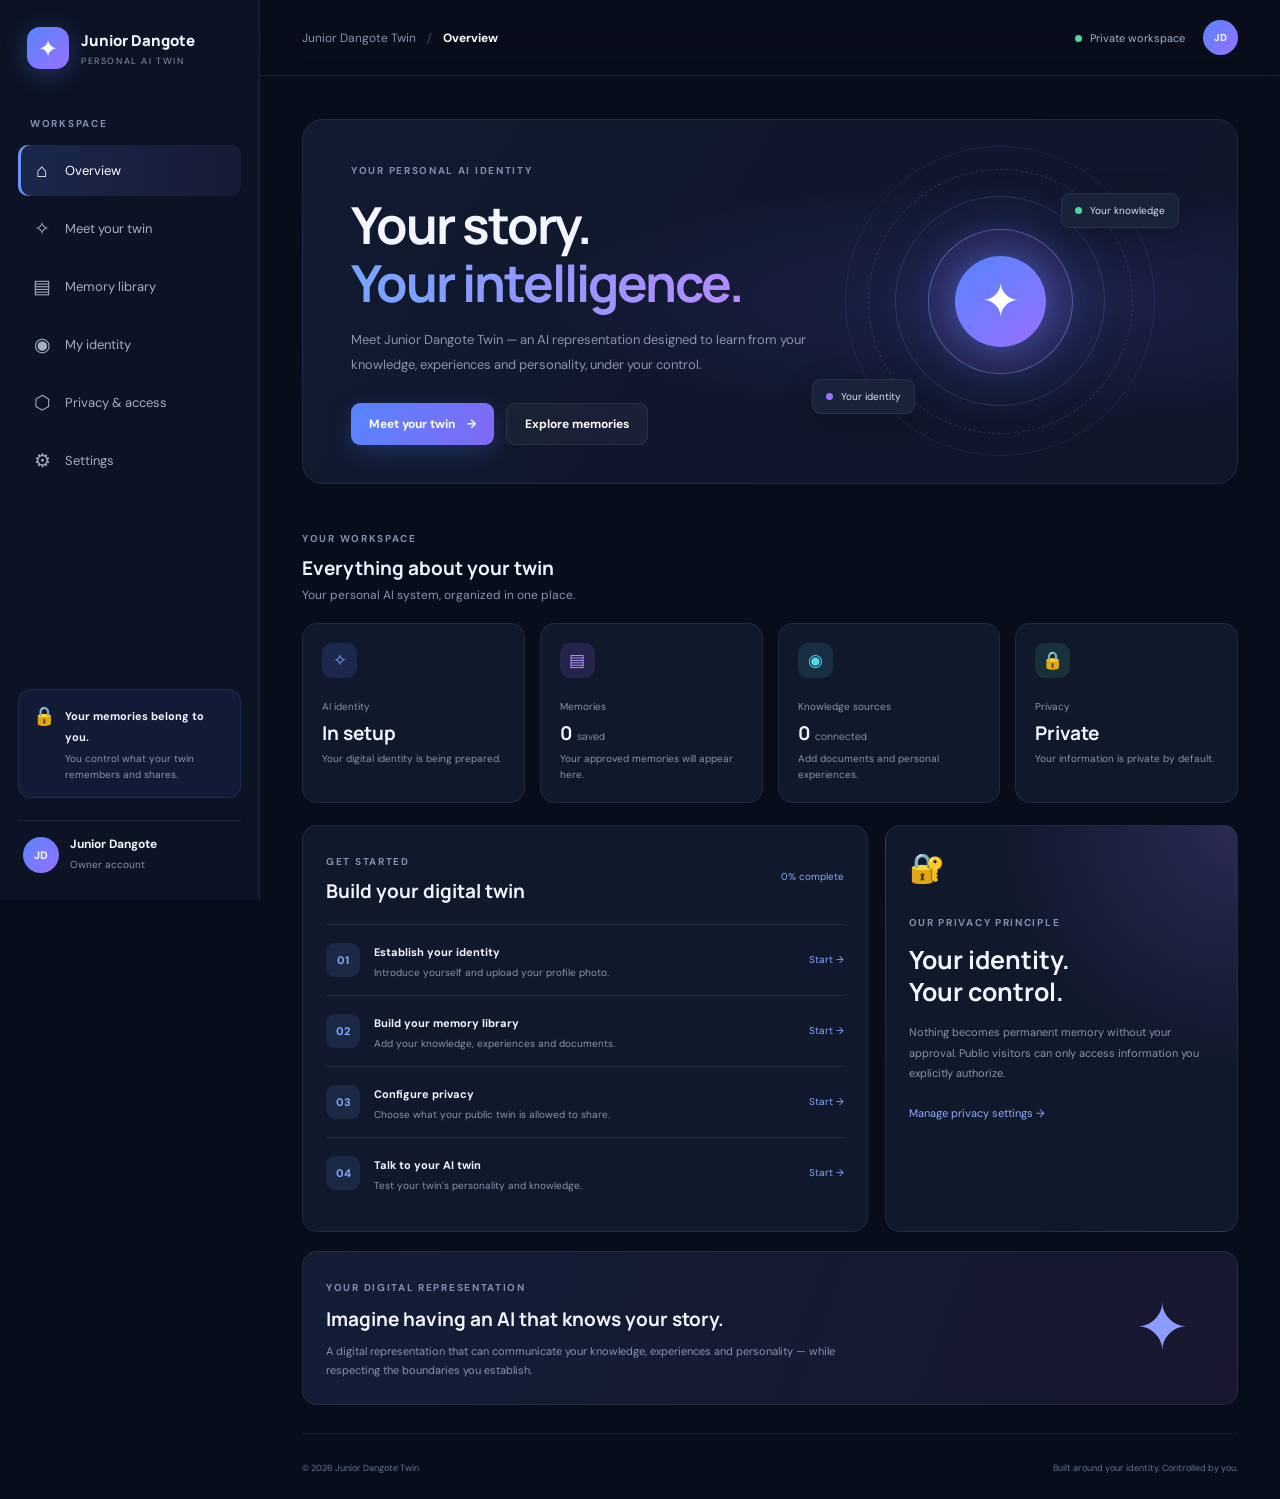
==== index.html @ 03212c93 "Add web app manifest and icons to index.html Added manifest and icon links for web app." ====
<!DOCTYPE html>
<html lang="en">
<head>
  <meta charset="UTF-8">
  <meta name="viewport" content="width=device-width, initial-scale=1.0">
  <link rel="manifest" href="./manifest.webmanifest">

<link rel="icon" type="image/png" href="./AEB62E8D-64C8-4644-9884-5245CF1E0169.png">

<link rel="apple-touch-icon" href="./AEB62E8D-64C8-4644-9884-5245CF1E0169.png">

<meta name="apple-mobile-web-app-capable" content="yes">

<meta name="apple-mobile-web-app-title" content="Junior Twin">

<meta name="apple-mobile-web-app-status-bar-style" content="black-translucent">
  <meta name="theme-color" content="#080d1c">
  <title>Junior Dangote Twin</title>
  <meta name="description" content="Your Knowledge. Your Personality. Your Digital Identity.">
  <link rel="stylesheet" href="styles.css">
</head>

<body>

  <div class="app-shell">

    <aside class="sidebar" id="sidebar">
      <div class="brand">
        <div class="brand-icon">✦</div>
        <div>
          <h2>Junior Dangote</h2>
          <span>PERSONAL AI TWIN</span>
        </div>
      </div>

      <div class="sidebar-label">WORKSPACE</div>

      <nav class="navigation">
        <button class="nav-link active" data-page="overview">
          <span>⌂</span> Overview
        </button>

        <button class="nav-link" data-page="twin">
          <span>✧</span> Meet your twin
        </button>

        <button class="nav-link" data-page="memories">
          <span>▤</span> Memory library
        </button>

        <button class="nav-link" data-page="identity">
          <span>◉</span> My identity
        </button>

        <button class="nav-link" data-page="privacy">
          <span>⬡</span> Privacy & access
        </button>

        <button class="nav-link" data-page="settings">
          <span>⚙</span> Settings
        </button>
      </nav>

      <div class="sidebar-bottom">
        <div class="privacy-mini">
          <span class="privacy-icon">🔒</span>
          <div>
            <strong>Your memories belong to you.</strong>
            <p>You control what your twin remembers and shares.</p>
          </div>
        </div>

        <div class="sidebar-profile">
          <div class="profile-avatar">JD</div>
          <div>
            <strong>Junior Dangote</strong>
            <span>Owner account</span>
          </div>
        </div>
      </div>
    </aside>

    <main class="main-content">

      <header class="topbar">
        <button class="menu-button" id="menuButton" aria-label="Open menu">☰</button>

        <div class="breadcrumb">
          <span>Junior Dangote Twin</span>
          <span class="breadcrumb-divider">/</span>
          <strong id="pageTitle">Overview</strong>
        </div>

        <div class="topbar-right">
          <span class="system-status">
            <span class="status-dot"></span>
            Private workspace
          </span>
          <div class="top-avatar">JD</div>
        </div>
      </header>

      <div class="page-container">

        <!-- OVERVIEW -->

        <section class="page active" id="overview">

          <div class="welcome-section">
            <div>
              <span class="eyebrow">YOUR PERSONAL AI IDENTITY</span>
              <h1>Your story.<br><span>Your intelligence.</span></h1>
              <p>
                Meet Junior Dangote Twin — an AI representation
                designed to learn from your knowledge, experiences
                and personality, under your control.
              </p>

              <div class="hero-actions">
                <button class="primary-button" data-go="twin">
                  Meet your twin <span>→</span>
                </button>
                <button class="secondary-button" data-go="memories">
                  Explore memories
                </button>
              </div>
            </div>

            <div class="hero-visual">
              <div class="orbit orbit-one"></div>
              <div class="orbit orbit-two"></div>
              <div class="orbit orbit-three"></div>

              <div class="ai-core">
                <div class="ai-core-inner">
                  <span>✦</span>
                </div>
              </div>

              <div class="floating-label label-top">
                <span class="mini-dot"></span> Your knowledge
              </div>

              <div class="floating-label label-bottom">
                <span class="mini-dot violet"></span> Your identity
              </div>
            </div>
          </div>

          <div class="section-heading">
            <div>
              <span class="eyebrow">YOUR WORKSPACE</span>
              <h2>Everything about your twin</h2>
              <p>Your personal AI system, organized in one place.</p>
            </div>
          </div>

          <div class="stats-grid">

            <div class="stat-card">
              <div class="stat-icon blue">✧</div>
              <span class="stat-label">AI identity</span>
              <h3>In setup</h3>
              <p>Your digital identity is being prepared.</p>
            </div>

            <div class="stat-card">
              <div class="stat-icon purple">▤</div>
              <span class="stat-label">Memories</span>
              <h3>0 <small>saved</small></h3>
              <p>Your approved memories will appear here.</p>
            </div>

            <div class="stat-card">
              <div class="stat-icon cyan">◉</div>
              <span class="stat-label">Knowledge sources</span>
              <h3>0 <small>connected</small></h3>
              <p>Add documents and personal experiences.</p>
            </div>

            <div class="stat-card">
              <div class="stat-icon green">🔒</div>
              <span class="stat-label">Privacy</span>
              <h3>Private</h3>
              <p>Your information is private by default.</p>
            </div>

          </div>

          <div class="content-grid">

            <div class="panel setup-panel">
              <div class="panel-heading">
                <div>
                  <span class="eyebrow">GET STARTED</span>
                  <h2>Build your digital twin</h2>
                </div>
                <span class="progress-label">0% complete</span>
              </div>

              <div class="setup-list">

                <div class="setup-item">
                  <div class="setup-number">01</div>
                  <div>
                    <strong>Establish your identity</strong>
                    <p>Introduce yourself and upload your profile photo.</p>
                  </div>
                  <button data-go="identity">Start →</button>
                </div>

                <div class="setup-item">
                  <div class="setup-number">02</div>
                  <div>
                    <strong>Build your memory library</strong>
                    <p>Add your knowledge, experiences and documents.</p>
                  </div>
                  <button data-go="memories">Start →</button>
                </div>

                <div class="setup-item">
                  <div class="setup-number">03</div>
                  <div>
                    <strong>Configure privacy</strong>
                    <p>Choose what your public twin is allowed to share.</p>
                  </div>
                  <button data-go="privacy">Start →</button>
                </div>

                <div class="setup-item">
                  <div class="setup-number">04</div>
                  <div>
                    <strong>Talk to your AI twin</strong>
                    <p>Test your twin's personality and knowledge.</p>
                  </div>
                  <button data-go="twin">Start →</button>
                </div>

              </div>
            </div>

            <div class="panel promise-panel">
              <div class="promise-icon">🔐</div>
              <span class="eyebrow">OUR PRIVACY PRINCIPLE</span>
              <h2>Your identity.<br>Your control.</h2>
              <p>
                Nothing becomes permanent memory without your approval.
                Public visitors can only access information you explicitly
                authorize.
              </p>
              <button class="text-button" data-go="privacy">
                Manage privacy settings →
              </button>
            </div>

          </div>

          <div class="panel preview-panel">
            <div>
              <span class="eyebrow">YOUR DIGITAL REPRESENTATION</span>
              <h2>Imagine having an AI that knows your story.</h2>
              <p>
                A digital representation that can communicate your
                knowledge, experiences and personality — while respecting
                the boundaries you establish.
              </p>
            </div>

            <div class="preview-symbol">✦</div>
          </div>

        </section>


        <!-- AI TWIN -->

        <section class="page" id="twin">

          <div class="page-heading">
            <span class="eyebrow">YOUR DIGITAL REPRESENTATION</span>
            <h1>Meet your twin</h1>
            <p>
              A private space to interact with your personal AI identity.
            </p>
          </div>

          <div class="chat-container">

            <div class="chat-header">
              <div class="chat-avatar">✦</div>
              <div>
                <strong>Junior Dangote Twin</strong>
                <span><i class="status-dot"></i> AI interface preview</span>
              </div>
              <span class="preview-badge">PREVIEW</span>
            </div>

            <div class="chat-messages" id="chatMessages">
              <div class="chat-message assistant-message">
                <div class="message-avatar">✦</div>
                <div class="message-content">
                  <strong>Junior Dangote Twin</strong>
                  <p>
                    Hello! I’m Junior Dangote Twin. 👋 I’m ready to chat with you. Ask me anything about Junior, his interests, ambitions, personality, or general knowledge. Let’s talk!
                  </p>
                </div>
              </div>
            </div>

            <div class="chat-input-area">
  <textarea id="chatInput" placeholder="Ask your digital twin something..."></textarea>
  <button id="sendMessage" class="send-button" type="button">↑</button>
</div>

            <p class="chat-disclaimer">
              This is an AI representation, not the actual person.
            </p>

          </div>

        </section>


                <!-- MEMORY LIBRARY -->

        <section class="page" id="memories">

          <div class="page-heading">
            <span class="eyebrow">YOUR KNOWLEDGE BASE</span>
            <h1>Memory library</h1>
            <p>
              Store personal facts, experiences, goals and knowledge
              for your AI twin.
            </p>
          </div>

          <div class="memory-notice">
            <span>🔒</span>
            <div>
              <strong>Your memories remain private by default</strong>
              <p>
                Every new memory is saved as pending and private.
                You must review and approve it. Public visibility
                requires a separate action.
              </p>
            </div>
          </div>

          <div class="panel">
            <h2>Add a new memory</h2>
            <p>Enter information you want your AI twin to remember.</p>

            <div class="form-group">
              <label for="memoryContent">Memory information</label>
              <textarea
                id="memoryContent"
                rows="5"
                placeholder="Example: I enjoy learning about artificial intelligence..."
              ></textarea>
            </div>

            <div class="form-group">
              <label for="memoryCategory">Category</label>
              <select id="memoryCategory">
                <option value="general">General</option>
                <option value="identity">Personal information</option>
                <option value="education">Education</option>
                <option value="career">Career</option>
                <option value="interests">Interests and hobbies</option>
                <option value="personality">Personality</option>
                <option value="preferences">Preferences</option>
                <option value="experiences">Experiences</option>
                <option value="goals">Goals and ambitions</option>
              </select>
            </div>

            <button type="button" id="addMemory">
              Save as pending memory
            </button>

            <p id="memoryMessage" aria-live="polite"></p>
          </div>

          <div class="panel">
            <div class="page-heading">
              <h2>Stored memories</h2>
              <p>Review and manage the information stored in your AI twin.</p>
            </div>

            <div id="memoryList">
              <p>Your memories will appear here.</p>
            </div>
          </div>

        </section>

        <!-- IDENTITY -->
        <!-- IDENTITY -->

        <section class="page" id="identity">

          <div class="page-heading">
            <span class="eyebrow">PERSONAL PROFILE</span>
            <h1>My identity</h1>
            <p>Define the person your digital twin represents.</p>
          </div>

          <div class="panel identity-panel">

            <div class="identity-photo-area">
              <div class="identity-photo" id="identityPhoto">
                <span>JD</span>
              </div>

              <label class="secondary-button upload-button">
                Upload profile photo
                <input type="file" id="photoUpload" accept="image/*" hidden>
              </label>

              <p>Your photograph will represent your digital identity.</p>
            </div>

            <div class="identity-fields">

              <label>
                Full name
                <input type="text" id="fullName" placeholder="Enter your full name">
              </label>

              <label>
                About me
                <textarea id="aboutMe" placeholder="Tell your twin about yourself..."></textarea>
              </label>

              <label>
                Personality and communication style
                <textarea id="personality" placeholder="Describe how you communicate and express yourself..."></textarea>
              </label>

              <button class="primary-button" id="saveIdentity">
                Save profile
              </button>

              <p id="identityMessage" class="form-message"></p>

            </div>

          </div>

          <div class="info-box">
            <strong>Important</strong>
            <p>
              Your profile information is intended for your private
              workspace. Public access must be separately authorized.
            </p>
          </div>

        </section>


        <!-- PRIVACY -->

        <section class="page" id="privacy">

          <div class="page-heading">
            <span class="eyebrow">SECURITY & PERMISSIONS</span>
            <h1>Privacy & access</h1>
            <p>You decide what your digital twin is allowed to reveal.</p>
          </div>

          <div class="privacy-banner">
            <div class="privacy-banner-icon">🔐</div>
            <div>
              <h2>Private by default</h2>
              <p>
                Public visitors should only access information that
                you have explicitly approved for public use.
              </p>
            </div>
          </div>

          <div class="panel privacy-settings">

            <div class="setting-row">
              <div>
                <strong>Public twin access</strong>
                <p>Allow visitors to interact with your public AI twin.</p>
              </div>
              <span class="setting-state">Not enabled</span>
            </div>

            <div class="setting-row">
              <div>
                <strong>Memory approval</strong>
                <p>Require your approval before information becomes permanent memory.</p>
              </div>
              <span class="setting-state enabled">Required</span>
            </div>

            <div class="setting-row">
              <div>
                <strong>Private documents</strong>
                <p>Uploaded documents remain private unless you authorize access.</p>
              </div>
              <span class="setting-state enabled">Private</span>
            </div>

            <div class="setting-row">
              <div>
                <strong>Public memory permissions</strong>
                <p>Choose which approved memories the public twin can use.</p>
              </div>
              <span class="setting-state">Not configured</span>
            </div>

          </div>

          <div class="info-box warning-box">
            <strong>Security note</strong>
            <p>
              These are currently interface previews. Actual access
              restrictions must be enforced by the backend before
              public interaction is enabled.
            </p>
          </div>

        </section>


        <!-- SETTINGS -->

        <section class="page" id="settings">

          <div class="page-heading">
            <span class="eyebrow">PREFERENCES</span>
            <h1>Settings</h1>
            <p>Manage your Junior Dangote Twin experience.</p>
          </div>

          <div class="panel settings-panel">

            <div class="setting-row">
              <div>
                <strong>Voice interaction</strong>
                <p>Speak with your twin using voice.</p>
              </div>
              <span class="setting-state">Coming soon</span>
            </div>

            <div class="setting-row">
              <div>
                <strong>Text interaction</strong>
                <p>Communicate with your twin through messages.</p>
              </div>
              <span class="setting-state">Coming soon</span>
            </div>

            <div class="setting-row">
              <div>
                <strong>Memory management</strong>
                <p>Review, correct and delete stored memories.</p>
              </div>
              <span class="setting-state">Coming soon</span>
            </div>

            <div class="setting-row">
              <div>
                <strong>Account security</strong>
                <p>Authentication and account protection.</p>
              </div>
              <span class="setting-state">Coming soon</span>
            </div>

          </div>

          <div class="about-card">
            <div class="brand-icon">✦</div>
            <h2>Junior Dangote Twin</h2>
            <p>Your Knowledge. Your Personality. Your Digital Identity.</p>
            <span>Early development preview · Version 0.1</span>
          </div>

        </section>

        <footer class="footer">
          <span>© 2026 Junior Dangote Twin</span>
          <span>Built around your identity. Controlled by you.</span>
        </footer>

      </div>
    </main>

  </div>

<script src="app.js?v=0.5.28"></script>

</body>
</html>
---- styles.css ----
@import url('https://fonts.googleapis.com/css2?family=DM+Sans:wght@400;500;600;700;800&family=Manrope:wght@400;500;600;700;800&display=swap');

:root {
  --background: #080d1c;
  --surface: #10182b;
  --surface-light: #151f35;
  --border: rgba(255,255,255,.08);
  --text: #f4f6ff;
  --muted: #8994ad;
  --blue: #5685ff;
  --purple: #9870ff;
  --cyan: #50d7e8;
  --green: #49d9a1;
}

* {
  box-sizing: border-box;
  margin: 0;
  padding: 0;
}

body {
  background: var(--background);
  color: var(--text);
  font-family: 'DM Sans', sans-serif;
  min-height: 100vh;
}

button, input, textarea {
  font: inherit;
}

button {
  cursor: pointer;
}

.app-shell {
  min-height: 100vh;
}

/* SIDEBAR */

.sidebar {
  width: 260px;
  background: #0c1324;
  border-right: 1px solid var(--border);
  position: fixed;
  top: 0;
  left: 0;
  bottom: 0;
  z-index: 20;
  padding: 27px 18px;
  display: flex;
  flex-direction: column;
}

.brand {
  display: flex;
  align-items: center;
  gap: 12px;
  padding: 0 9px;
  margin-bottom: 48px;
}

.brand-icon {
  width: 42px;
  height: 42px;
  border-radius: 13px;
  background: linear-gradient(135deg, #5685ff, #9870ff);
  display: grid;
  place-items: center;
  font-size: 24px;
  color: white;
  box-shadow: 0 5px 25px rgba(86,133,255,.3);
}

.brand h2 {
  font-family: 'Manrope', sans-serif;
  font-size: 15px;
  font-weight: 800;
}

.brand span {
  display: block;
  color: var(--muted);
  font-size: 9px;
  letter-spacing: 1.6px;
  margin-top: 4px;
}

.sidebar-label,
.eyebrow {
  color: #8190b1;
  font-size: 10px;
  font-weight: 700;
  letter-spacing: 1.7px;
}

.sidebar-label {
  padding: 0 12px;
  margin-bottom: 15px;
}

.navigation {
  display: flex;
  flex-direction: column;
  gap: 7px;
}

.nav-link {
  border: 0;
  background: transparent;
  color: #a3aec5;
  width: 100%;
  text-align: left;
  padding: 13px 14px;
  border-radius: 10px;
  display: flex;
  align-items: center;
  gap: 13px;
  font-size: 13px;
  transition: .2s;
}

.nav-link span {
  font-size: 19px;
  width: 20px;
  text-align: center;
}

.nav-link:hover,
.nav-link.active {
  background: linear-gradient(90deg, rgba(86,133,255,.18), rgba(152,112,255,.08));
  color: white;
}

.nav-link.active {
  box-shadow: inset 3px 0 #6f91ff;
}

.sidebar-bottom {
  margin-top: auto;
}

.privacy-mini {
  background: rgba(86,133,255,.08);
  border: 1px solid rgba(86,133,255,.15);
  border-radius: 13px;
  padding: 14px;
  display: flex;
  gap: 10px;
  margin-bottom: 22px;
}

.privacy-icon {
  font-size: 18px;
}

.privacy-mini strong {
  font-size: 11px;
}

.privacy-mini p {
  font-size: 10px;
  line-height: 1.6;
  color: var(--muted);
  margin-top: 5px;
}

.sidebar-profile {
  display: flex;
  align-items: center;
  gap: 11px;
  padding: 15px 5px 0;
  border-top: 1px solid var(--border);
}

.profile-avatar,
.top-avatar {
  background: linear-gradient(135deg, #5685ff, #9870ff);
  display: grid;
  place-items: center;
  border-radius: 50%;
  font-weight: 800;
}

.profile-avatar {
  width: 36px;
  height: 36px;
  font-size: 11px;
}

.sidebar-profile strong {
  font-size: 12px;
  display: block;
}

.sidebar-profile span {
  font-size: 10px;
  color: var(--muted);
}

/* MAIN AREA */

.main-content {
  margin-left: 260px;
  min-height: 100vh;
}

.topbar {
  height: 76px;
  border-bottom: 1px solid var(--border);
  display: flex;
  align-items: center;
  justify-content: space-between;
  padding: 0 42px;
  background: rgba(8,13,28,.88);
  position: sticky;
  top: 0;
  z-index: 10;
  backdrop-filter: blur(18px);
}

.breadcrumb {
  display: flex;
  align-items: center;
  gap: 11px;
  font-size: 12px;
  color: var(--muted);
}

.breadcrumb strong {
  color: white;
}

.breadcrumb-divider {
  color: #45516a;
}

.topbar-right {
  display: flex;
  align-items: center;
  gap: 18px;
}

.system-status {
  color: #a5b2c9;
  font-size: 11px;
}

.status-dot,
.mini-dot {
  width: 7px;
  height: 7px;
  border-radius: 50%;
  display: inline-block;
  background: var(--green);
  margin-right: 5px;
}

.top-avatar {
  width: 35px;
  height: 35px;
  font-size: 10px;
}

.menu-button {
  display: none;
  background: transparent;
  color: white;
  border: 0;
  font-size: 23px;
}

.page-container {
  max-width: 1450px;
  margin: auto;
  padding: 43px 42px 25px;
}

.page {
  display: none;
  animation: appear .35s ease;
}

.page.active {
  display: block;
}

@keyframes appear {
  from {
    opacity: 0;
    transform: translateY(8px);
  }
  to {
    opacity: 1;
    transform: translateY(0);
  }
}

/* HERO */

.welcome-section {
  min-height: 330px;
  display: grid;
  grid-template-columns: 1.1fr .9fr;
  align-items: center;
  background:
    radial-gradient(ellipse at 80% 50%, rgba(87,90,220,.17), transparent 48%),
    linear-gradient(120deg, #111a30, #10152a);
  border: 1px solid var(--border);
  border-radius: 21px;
  padding: 38px 48px;
  overflow: hidden;
  position: relative;
}

.welcome-section h1 {
  font-family: 'Manrope', sans-serif;
  font-size: clamp(34px, 4vw, 51px);
  line-height: 1.13;
  letter-spacing: -2px;
  margin: 17px 0;
}

.welcome-section h1 span {
  background: linear-gradient(90deg, #75a5ff, #b48aff);
  -webkit-background-clip: text;
  background-clip: text;
  color: transparent;
}

.welcome-section p,
.page-heading p {
  color: var(--muted);
  font-size: 13px;
  line-height: 1.9;
  max-width: 510px;
}

.hero-actions {
  display: flex;
  gap: 12px;
  margin-top: 25px;
}

.primary-button,
.secondary-button {
  padding: 12px 18px;
  border-radius: 9px;
  font-size: 12px;
  font-weight: 700;
  transition: .2s;
}

.primary-button {
  background: linear-gradient(110deg, #5685ff, #8069f4);
  border: 0;
  color: white;
  box-shadow: 0 7px 22px rgba(86,133,255,.22);
}

.primary-button:hover {
  transform: translateY(-2px);
  box-shadow: 0 10px 28px rgba(86,133,255,.35);
}

.primary-button span {
  margin-left: 9px;
}

.secondary-button {
  background: rgba(255,255,255,.04);
  border: 1px solid var(--border);
  color: white;
}

.secondary-button:hover {
  background: rgba(255,255,255,.09);
}

/* AI VISUAL */

.hero-visual {
  height: 280px;
  position: relative;
  display: grid;
  place-items: center;
}

.ai-core {
  width: 145px;
  height: 145px;
  border-radius: 50%;
  display: grid;
  place-items: center;
  background: radial-gradient(circle, rgba(105,143,255,.28), rgba(135,94,255,.05) 70%);
  border: 1px solid rgba(125,155,255,.5);
  box-shadow: 0 0 60px rgba(86,133,255,.2), inset 0 0 35px rgba(152,112,255,.15);
  animation: pulse 4s infinite ease-in-out;
  z-index: 2;
}

.ai-core-inner {
  width: 91px;
  height: 91px;
  border-radius: 50%;
  background: linear-gradient(145deg, #5685ff, #9870ff);
  display: grid;
  place-items: center;
  font-size: 47px;
  color: white;
  box-shadow: 0 0 40px rgba(117,127,255,.5);
}

@keyframes pulse {
  0%, 100% { transform: scale(1); }
  50% { transform: scale(1.06); }
}

.orbit {
  position: absolute;
  border: 1px solid rgba(130,157,255,.2);
  border-radius: 50%;
}

.orbit-one {
  width: 210px;
  height: 210px;
}

.orbit-two {
  width: 265px;
  height: 265px;
  border-style: dashed;
}

.orbit-three {
  width: 310px;
  height: 310px;
  border-color: rgba(152,112,255,.12);
}

.floating-label {
  position: absolute;
  z-index: 3;
  background: #18233a;
  border: 1px solid var(--border);
  padding: 10px 13px;
  border-radius: 9px;
  font-size: 10px;
  color: #d9e1f5;
  box-shadow: 0 8px 30px rgba(0,0,0,.2);
}

.label-top {
  top: 32px;
  right: 10px;
}

.label-bottom {
  bottom: 27px;
  left: 0;
}

.violet {
  background: var(--purple);
}

/* SECTIONS AND CARDS */

.section-heading {
  margin: 42px 0 20px;
}

.section-heading h2,
.panel-heading h2 {
  font-family: 'Manrope', sans-serif;
  font-size: 19px;
  margin-top: 8px;
}

.section-heading p {
  color: var(--muted);
  font-size: 12px;
  margin-top: 6px;
}

.stats-grid {
  display: grid;
  grid-template-columns: repeat(4, 1fr);
  gap: 15px;
}

.stat-card,
.panel,
.memory-card,
.about-card {
  background: var(--surface);
  border: 1px solid var(--border);
  border-radius: 15px;
}

.stat-card {
  padding: 19px;
  min-height: 160px;
}

.stat-icon,
.memory-card-icon {
  width: 35px;
  height: 35px;
  display: grid;
  place-items: center;
  border-radius: 10px;
  font-size: 17px;
  margin-bottom: 16px;
}

.blue {
  background: rgba(86,133,255,.15);
  color: #83a6ff;
}

.purple {
  background: rgba(152,112,255,.15);
  color: #b69bff;
}

.cyan {
  background: rgba(80,215,232,.12);
  color: var(--cyan);
}

.green {
  background: rgba(73,217,161,.12);
  color: var(--green);
}

.stat-label {
  font-size: 10px;
  color: var(--muted);
}

.stat-card h3 {
  font-family: 'Manrope', sans-serif;
  font-size: 19px;
  margin: 5px 0;
}

.stat-card h3 small {
  color: var(--muted);
  font-size: 10px;
  font-weight: 400;
}

.stat-card p {
  color: var(--muted);
  font-size: 10px;
  line-height: 1.6;
}

.content-grid {
  display: grid;
  grid-template-columns: 1.6fr 1fr;
  gap: 17px;
  margin-top: 22px;
}

.panel {
  padding: 23px;
}

.panel-heading {
  display: flex;
  justify-content: space-between;
  align-items: center;
  margin-bottom: 20px;
}

.progress-label {
  font-size: 10px;
  color: #86a7ff;
}

.setup-list {
  display: flex;
  flex-direction: column;
}

.setup-item {
  display: flex;
  align-items: center;
  gap: 14px;
  padding: 15px 0;
  border-top: 1px solid var(--border);
}

.setup-number {
  width: 34px;
  height: 34px;
  display: grid;
  place-items: center;
  border-radius: 9px;
  background: #1b2945;
  color: #86a7ff;
  font-size: 11px;
  font-weight: 700;
}

.setup-item strong {
  font-size: 11px;
}

.setup-item p {
  color: var(--muted);
  font-size: 10px;
  margin-top: 4px;
  line-height: 1.5;
}

.setup-item button {
  margin-left: auto;
  background: transparent;
  color: #8aaaff;
  border: 0;
  font-size: 10px;
  white-space: nowrap;
}

.promise-panel {
  background:
    radial-gradient(circle at 100% 0, rgba(152,112,255,.2), transparent 45%),
    var(--surface);
}

.promise-icon {
  font-size: 29px;
  margin-bottom: 23px;
}

.promise-panel h2 {
  font-family: 'Manrope', sans-serif;
  font-size: 25px;
  line-height: 1.3;
  margin: 13px 0;
}

.promise-panel p {
  color: var(--muted);
  font-size: 11px;
  line-height: 1.9;
}

.text-button {
  border: 0;
  background: transparent;
  color: #91acff;
  font-size: 11px;
  margin-top: 22px;
}

.preview-panel {
  margin-top: 19px;
  display: flex;
  justify-content: space-between;
  align-items: center;
  background: linear-gradient(110deg, #121e36, #18172f);
}

.preview-panel h2 {
  font-family: 'Manrope', sans-serif;
  font-size: 19px;
  margin: 10px 0;
}

.preview-panel p {
  color: var(--muted);
  font-size: 11px;
  line-height: 1.8;
  max-width: 550px;
}

.preview-symbol {
  font-size: 65px;
  color: #8d9dff;
  padding: 0 25px;
}

/* OTHER PAGES */

.page-heading {
  margin-bottom: 27px;
}

.page-heading h1 {
  font-family: 'Manrope', sans-serif;
  font-size: 34px;
  margin: 10px 0;
  letter-spacing: -1px;
}

/* CHAT */

.chat-container {
  max-width: 850px;
  margin: auto;
  border: 1px solid var(--border);
  background: var(--surface);
  border-radius: 16px;
  overflow: hidden;
}

.chat-header {
  display: flex;
  align-items: center;
  gap: 12px;
  padding: 17px 20px;
  border-bottom: 1px solid var(--border);
}

.chat-avatar {
  width: 40px;
  height: 40px;
  display: grid;
  place-items: center;
  border-radius: 50%;
  background: linear-gradient(135deg, #5685ff, #9870ff);
  font-size: 22px;
}

.chat-header strong {
  font-size: 12px;
}

.chat-header span:not(.preview-badge) {
  display: block;
  font-size: 10px;
  color: var(--muted);
  margin-top: 5px;
}

.preview-badge {
  margin-left: auto;
  font-size: 9px;
  letter-spacing: 1px;
  color: #a993ff;
  background: rgba(152,112,255,.12);
  padding: 7px 9px;
  border-radius: 6px;
}

.chat-messages {
  min-height: 310px;
  padding: 25px;
}

.chat-message {
  display: flex;
  gap: 12px;
  max-width: 650px;
}

.message-avatar {
  flex-shrink: 0;
  width: 30px;
  height: 30px;
  border-radius: 50%;
  background: linear-gradient(135deg, #5685ff, #9870ff);
  display: grid;
  place-items: center;
}

.message-content strong {
  font-size: 11px;
}

.message-content p {
  margin-top: 9px;
  padding: 14px;
  background: #1a263e;
  border-radius: 0 12px 12px 12px;
  color: #c4cde0;
  font-size: 12px;
  line-height: 1.9;
}

.chat-input-area {
  display: flex;
  gap: 10px;
  padding: 15px;
  border-top: 1px solid var(--border);
}

.chat-input-area textarea {
  flex: 1;
  resize: none;
  min-height: 45px;
  background: #0b1324;
  border: 1px solid var(--border);
  border-radius: 9px;
  padding: 13px;
  color: white;
  font-size: 11px;
}

.send-button {
  width: 44px;
  border: 0;
  border-radius: 9px;
  background: #5685ff;
  color: white;
  font-size: 22px;
}

.send-button:disabled,
.chat-input-area textarea:disabled {
  opacity: .55;
  cursor: not-allowed;
}

.chat-disclaimer {
  text-align: center;
  font-size: 9px;
  color: var(--muted);
  padding: 0 10px 17px;
}

/* MEMORY */

.memory-notice {
  display: flex;
  gap: 14px;
  padding: 17px;
  border: 1px solid rgba(73,217,161,.18);
  background: rgba(73,217,161,.06);
  border-radius: 12px;
  margin-bottom: 22px;
}

.memory-notice > span {
  font-size: 21px;
}

.memory-notice strong {
  font-size: 12px;
}

.memory-notice p {
  color: var(--muted);
  font-size: 11px;
  margin-top: 5px;
  line-height: 1.7;
}

.memory-grid {
  display: grid;
  grid-template-columns: repeat(2, 1fr);
  gap: 15px;
}

.memory-card {
  padding: 23px;
}

.memory-card h3 {
  font-size: 14px;
  margin-bottom: 9px;
}

.memory-card p {
  color: var(--muted);
  font-size: 11px;
  line-height: 1.8;
  margin-bottom: 16px;
}

.memory-card > span {
  color: #92aaff;
  font-size: 10px;
}

.empty-state {
  margin-top: 20px;
  text-align: center;
  padding: 40px 20px;
}

.empty-icon {
  font-size: 35px;
  color: #809cff;
  margin-bottom: 12px;
}

.empty-state h2 {
  font-size: 17px;
  margin-bottom: 9px;
}

.empty-state p {
  color: var(--muted);
  font-size: 11px;
  line-height: 1.8;
}

/* IDENTITY */

.identity-panel {
  display: grid;
  grid-template-columns: .75fr 1.5fr;
  gap: 35px;
}

.identity-photo-area {
  text-align: center;
  padding: 20px;
  border-right: 1px solid var(--border);
}

.identity-photo {
  width: 150px;
  height: 150px;
  margin: 0 auto 20px;
  border-radius: 50%;
  display: grid;
  place-items: center;
  overflow: hidden;
  background: linear-gradient(135deg, #5685ff, #9870ff);
  font-size: 39px;
  font-weight: 800;
}

.identity-photo img {
  width: 100%;
  height: 100%;
  object-fit: cover;
}

.upload-button {
  display: inline-block;
}

.identity-photo-area p {
  color: var(--muted);
  font-size: 10px;
  line-height: 1.7;
  margin-top: 13px;
}

.identity-fields {
  display: flex;
  flex-direction: column;
  gap: 18px;
}

.identity-fields label {
  display: flex;
  flex-direction: column;
  gap: 9px;
  color: #c6d0e3;
  font-size: 11px;
}

.identity-fields input,
.identity-fields textarea {
  width: 100%;
  background: #0b1324;
  border: 1px solid var(--border);
  border-radius: 9px;
  padding: 13px;
  color: white;
  outline: none;
  font-size: 12px;
}

.identity-fields input:focus,
.identity-fields textarea:focus {
  border-color: #668cff;
}

.identity-fields textarea {
  min-height: 95px;
  resize: vertical;
}

.identity-fields .primary-button {
  align-self: flex-start;
}

.form-message {
  font-size: 11px;
  color: var(--green);
}

.info-box {
  padding: 17px;
  border-radius: 11px;
  background: rgba(86,133,255,.07);
  border: 1px solid rgba(86,133,255,.15);
  margin-top: 20px;
}

.info-box strong {
  font-size: 11px;
}

.info-box p {
  color: var(--muted);
  font-size: 11px;
  line-height: 1.8;
  margin-top: 6px;
}

.warning-box {
  background: rgba(255,181,83,.06);
  border-color: rgba(255,181,83,.16);
}

/* PRIVACY AND SETTINGS */

.privacy-banner {
  display: flex;
  align-items: center;
  gap: 19px;
  padding: 25px;
  background: linear-gradient(110deg, rgba(86,133,255,.16), rgba(152,112,255,.1));
  border: 1px solid rgba(117,145,255,.18);
  border-radius: 14px;
  margin-bottom: 20px;
}

.privacy-banner-icon {
  font-size: 35px;
}

.privacy-banner h2 {
  font-family: 'Manrope', sans-serif;
  font-size: 19px;
}

.privacy-banner p {
  color: var(--muted);
  font-size: 11px;
  line-height: 1.8;
  margin-top: 6px;
}

.privacy-settings,
.settings-panel {
  padding: 5px 22px;
}

.setting-row {
  display: flex;
  justify-content: space-between;
  align-items: center;
  gap: 15px;
  padding: 20px 0;
  border-bottom: 1px solid var(--border);
}

.setting-row:last-child {
  border-bottom: 0;
}

.setting-row strong {
  font-size: 12px;
}

.setting-row p {
  font-size: 10px;
  color: var(--muted);
  margin-top: 6px;
  line-height: 1.6;
}

.setting-state {
  flex-shrink: 0;
  color: #b69bff;
  background: rgba(152,112,255,.1);
  padding: 7px 10px;
  border-radius: 7px;
  font-size: 9px;
}

.setting-state.enabled {
  color: var(--green);
  background: rgba(73,217,161,.09);
}

.about-card {
  margin-top: 25px;
  text-align: center;
  padding: 35px 20px;
}

.about-card .brand-icon {
  margin: auto auto 16px;
}

.about-card h2 {
  font-family: 'Manrope', sans-serif;
  font-size: 19px;
}

.about-card p {
  color: var(--muted);
  font-size: 11px;
  margin: 9px 0 17px;
}

.about-card > span {
  font-size: 9px;
  color: #7583a0;
}

/* FOOTER */

.footer {
  display: flex;
  justify-content: space-between;
  gap: 15px;
  padding-top: 28px;
  margin-top: 28px;
  border-top: 1px solid var(--border);
  color: #66738e;
  font-size: 9px;
}

/* MOBILE */

@media (max-width: 1100px) {
  .stats-grid {
    grid-template-columns: repeat(2, 1fr);
  }

  .welcome-section {
    padding: 30px;
  }

  .page-container {
    padding-left: 25px;
    padding-right: 25px;
  }

  .topbar {
    padding: 0 25px;
  }
}

@media (max-width: 760px) {
  .sidebar {
    transform: translateX(-100%);
    transition: transform .3s ease;
    box-shadow: 15px 0 40px rgba(0,0,0,.3);
  }

  .sidebar.open {
    transform: translateX(0);
  }

  .main-content {
    margin-left: 0;
  }

  .menu-button {
    display: block;
  }

  .topbar {
    height: 65px;
    padding: 0 17px;
    gap: 12px;
  }

  .breadcrumb {
    flex: 1;
    font-size: 10px;
    gap: 6px;
  }

  .system-status {
    display: none;
  }

  .page-container {
    padding: 22px 15px;
  }

  .welcome-section {
    grid-template-columns: 1fr;
    padding: 27px 22px;
  }

  .welcome-section h1 {
    font-size: 37px;
  }

  .welcome-section p {
    font-size: 12px;
  }

  .hero-visual {
    height: 245px;
    margin-top: 10px;
  }

  .orbit-three {
    width: 280px;
    height: 280px;
  }

  .orbit-two {
    width: 235px;
    height: 235px;
  }

  .orbit-one {
    width: 190px;
    height: 190px;
  }

  .label-top {
    right: 0;
  }

  .label-bottom {
    left: 0;
  }

  .content-grid {
    grid-template-columns: 1fr;
  }

  .stats-grid {
    gap: 10px;
  }

  .stat-card {
    padding: 14px;
  }

  .setup-item {
    gap: 9px;
  }

  .setup-item button {
    font-size: 9px;
  }

  .memory-grid {
    grid-template-columns: 1fr;
  }

  .identity-panel {
    grid-template-columns: 1fr;
    gap: 20px;
  }

  .identity-photo-area {
    border-right: 0;
    border-bottom: 1px solid var(--border);
    padding-bottom: 25px;
  }

  .page-heading h1 {
    font-size: 29px;
  }

  .preview-symbol {
    font-size: 38px;
    padding: 0;
  }

  .footer {
    flex-direction: column;
  }
}

@media (max-width: 390px) {
  .welcome-section h1 {
    font-size: 32px;
  }

  .hero-actions {
    flex-direction: column;
  }

  .hero-actions button {
    width: 100%;
  }

  .stats-grid {
    grid-template-columns: 1fr 1fr;
  }

  .stat-card h3 {
    font-size: 16px;
  }

  .setting-row {
    align-items: flex-start;
  }
}
/* MEMORY LIBRARY FORM */

#memories .panel {
  margin-bottom: 22px;
}

#memories .form-group {
  margin: 20px 0;
}

#memories .form-group label {
  display: block;
  color: var(--text);
  font-size: 13px;
  font-weight: 600;
  margin-bottom: 9px;
}

#memories #memoryContent,
#memories #memoryCategory {
  width: 100%;
  background: #0b1324;
  color: #f4f6ff;
  border: 1px solid var(--border);
  border-radius: 9px;
  padding: 13px;
  outline: none;
  font-size: 13px;
}

#memories #memoryContent {
  min-height: 120px;
  resize: vertical;
}

#memories #memoryContent:focus,
#memories #memoryCategory:focus {
  border-color: var(--blue);
}

#memories #memoryCategory option {
  background: #10182b;
  color: white;
}

#memories button {
  background: linear-gradient(110deg, #5685ff, #8069f4);
  color: white;
  border: 0;
  border-radius: 8px;
  padding: 11px 15px;
  margin: 5px 5px 5px 0;
  font-size: 12px;
  font-weight: 600;
}

#memories button:disabled {
  opacity: .5;
}

#memories #memoryMessage {
  margin-top: 12px;
  color: var(--green);
  font-size: 12px;
}

#memories #memoryList .memory-card {
  padding: 18px;
  margin-top: 15px;
  overflow-wrap: anywhere;
}

#memories #memoryList .memory-card p {
  color: var(--text);
  line-height: 1.8;
  margin-bottom: 12px;
}

#memories #memoryList .memory-card button {
  font-size: 11px;
}
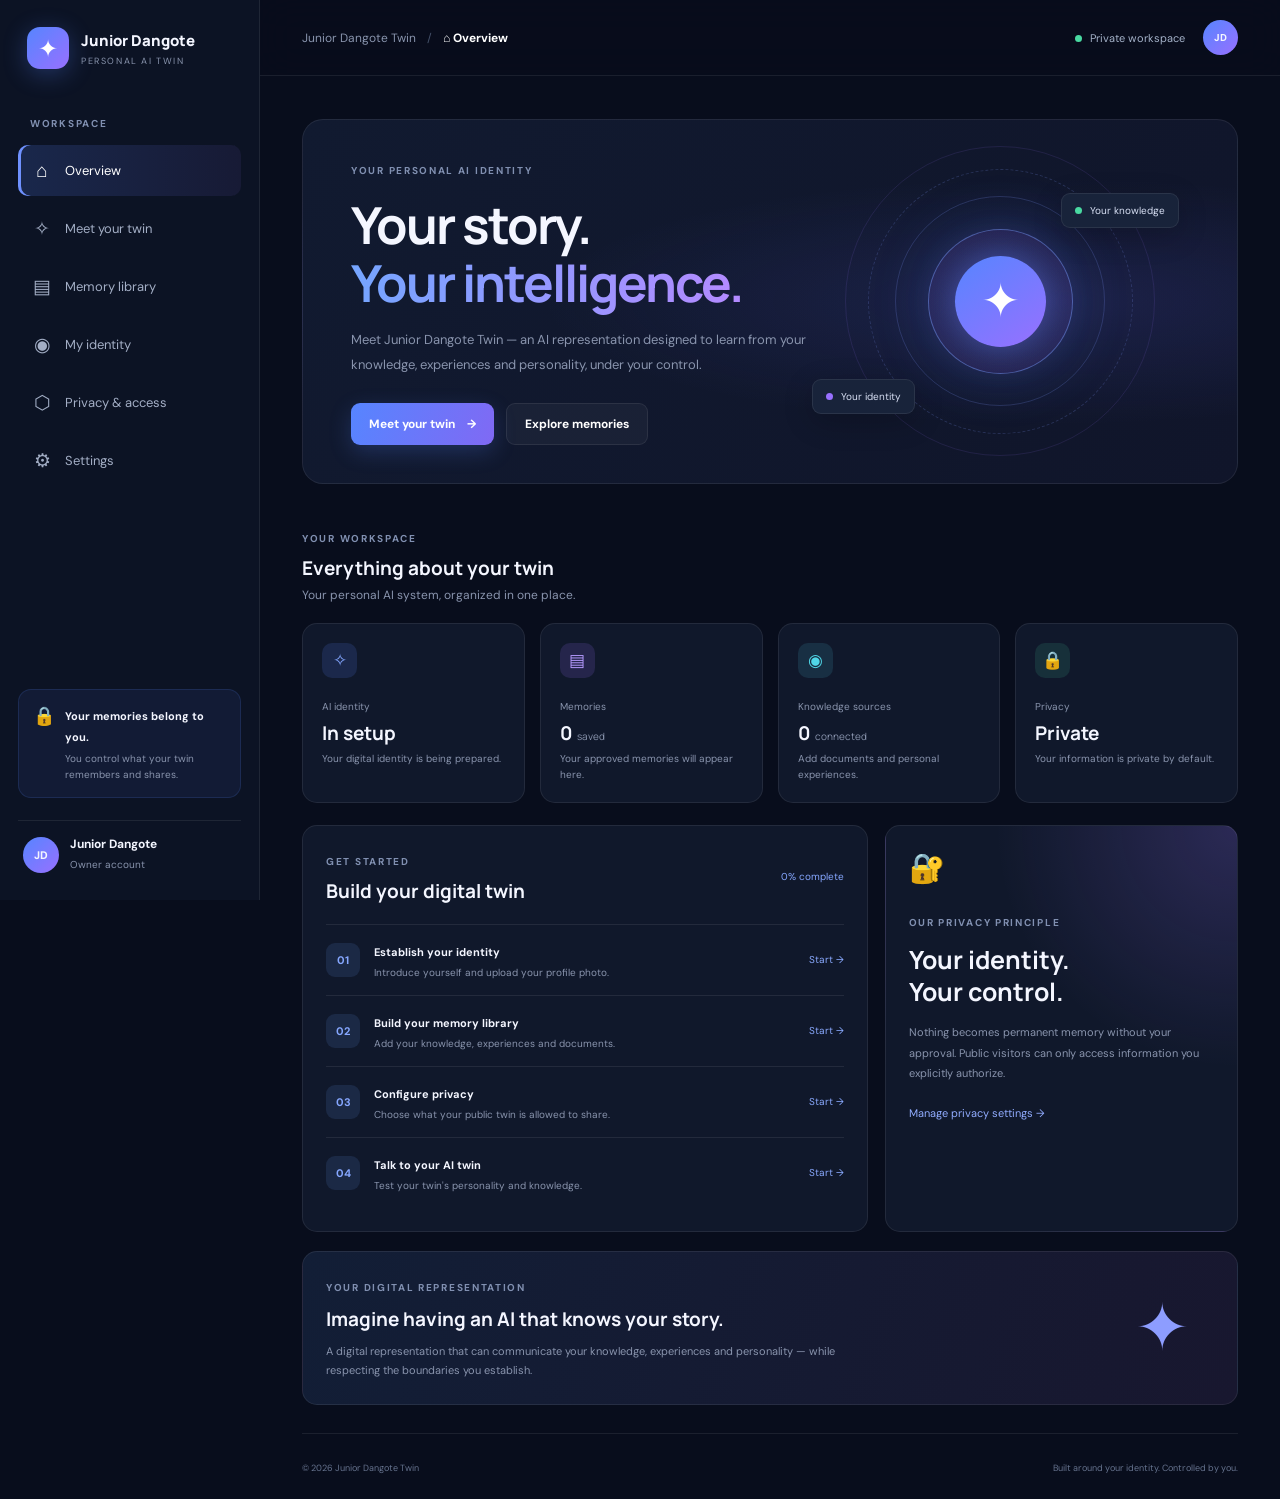
==== commit db0f7e6c: "Replace PNG icon with SVG icon in index.html" ====
--- a/index.html
+++ b/index.html
@@ -5,7 +5,7 @@
   <meta name="viewport" content="width=device-width, initial-scale=1.0">
   <link rel="manifest" href="./manifest.webmanifest">
 
-<link rel="icon" type="image/png" href="./AEB62E8D-64C8-4644-9884-5245CF1E0169.png">
+<link rel="icon" type="image/svg+xml" href="./logo.svg">
 
 <link rel="apple-touch-icon" href="./AEB62E8D-64C8-4644-9884-5245CF1E0169.png">
 
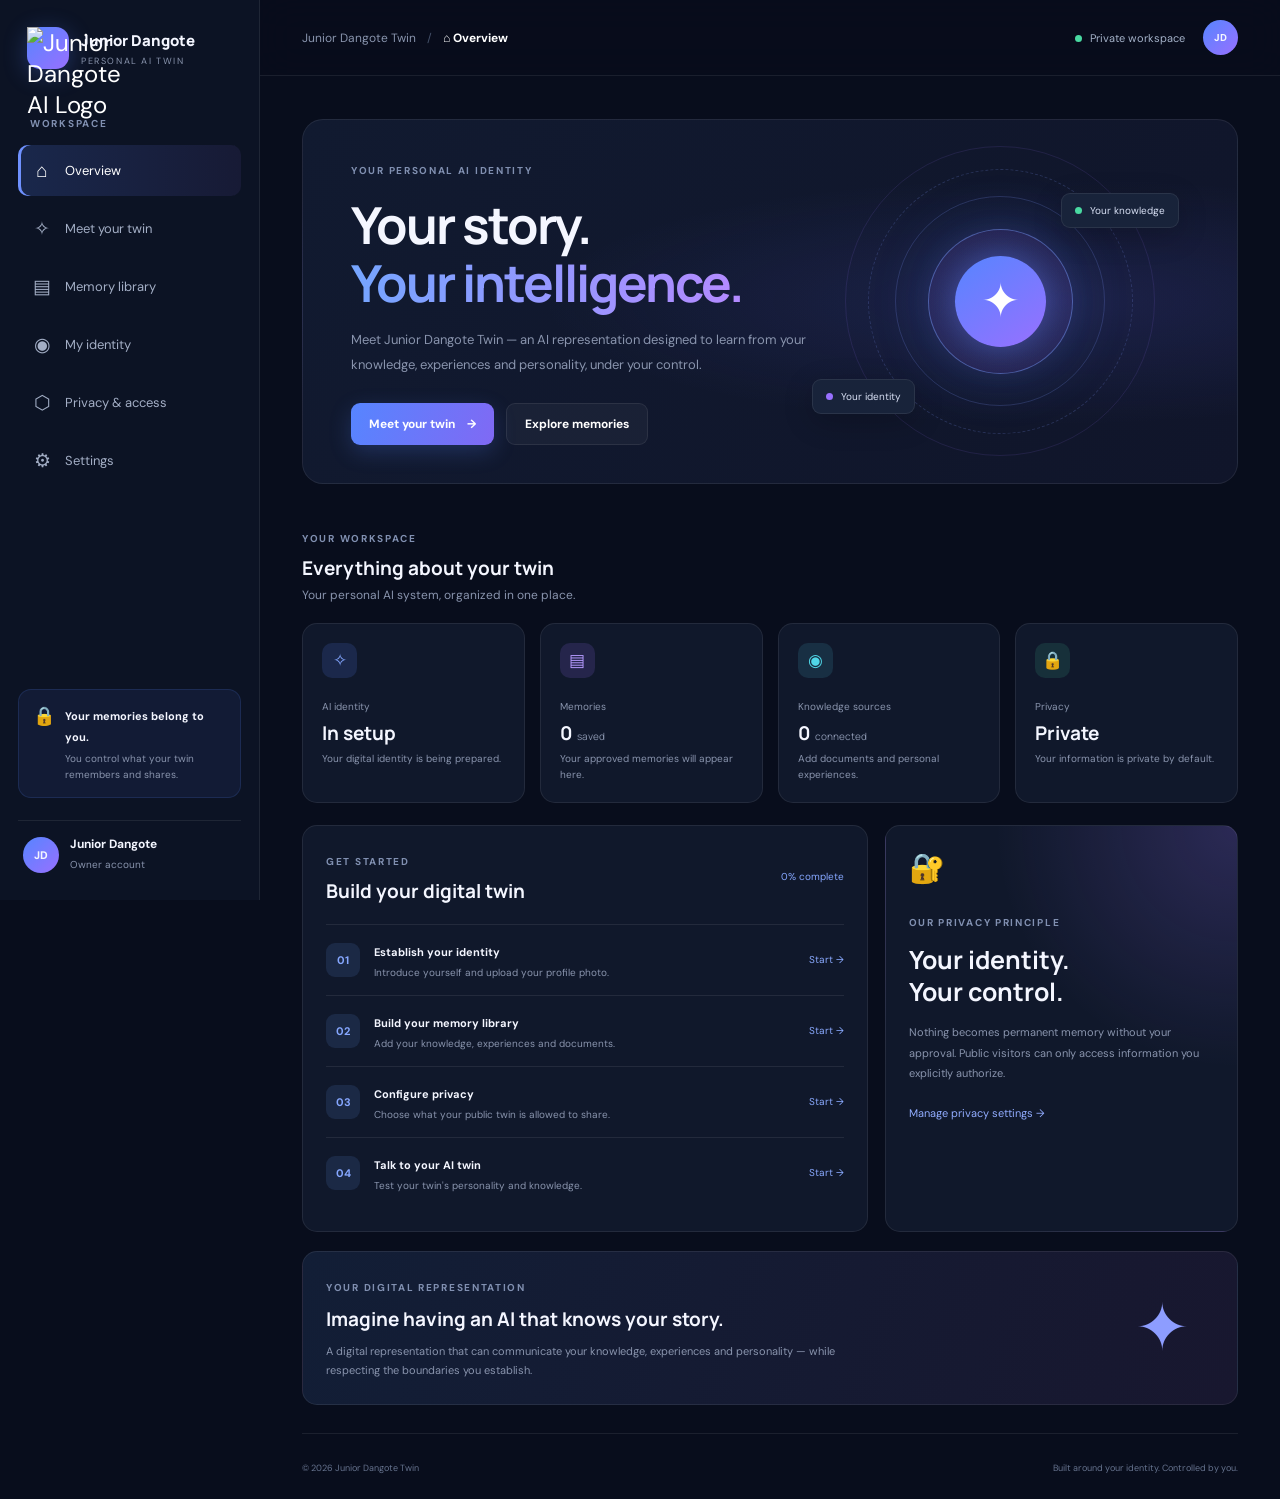
==== commit 73b05764: "Replace brand icon with logo image" ====
--- a/index.html
+++ b/index.html
@@ -26,7 +26,9 @@
 
     <aside class="sidebar" id="sidebar">
       <div class="brand">
-        <div class="brand-icon">✦</div>
+        <div class="brand-icon">
+  <img src="./logo.svg" alt="Junior Dangote AI Logo">
+</div>
         <div>
           <h2>Junior Dangote</h2>
           <span>PERSONAL AI TWIN</span>
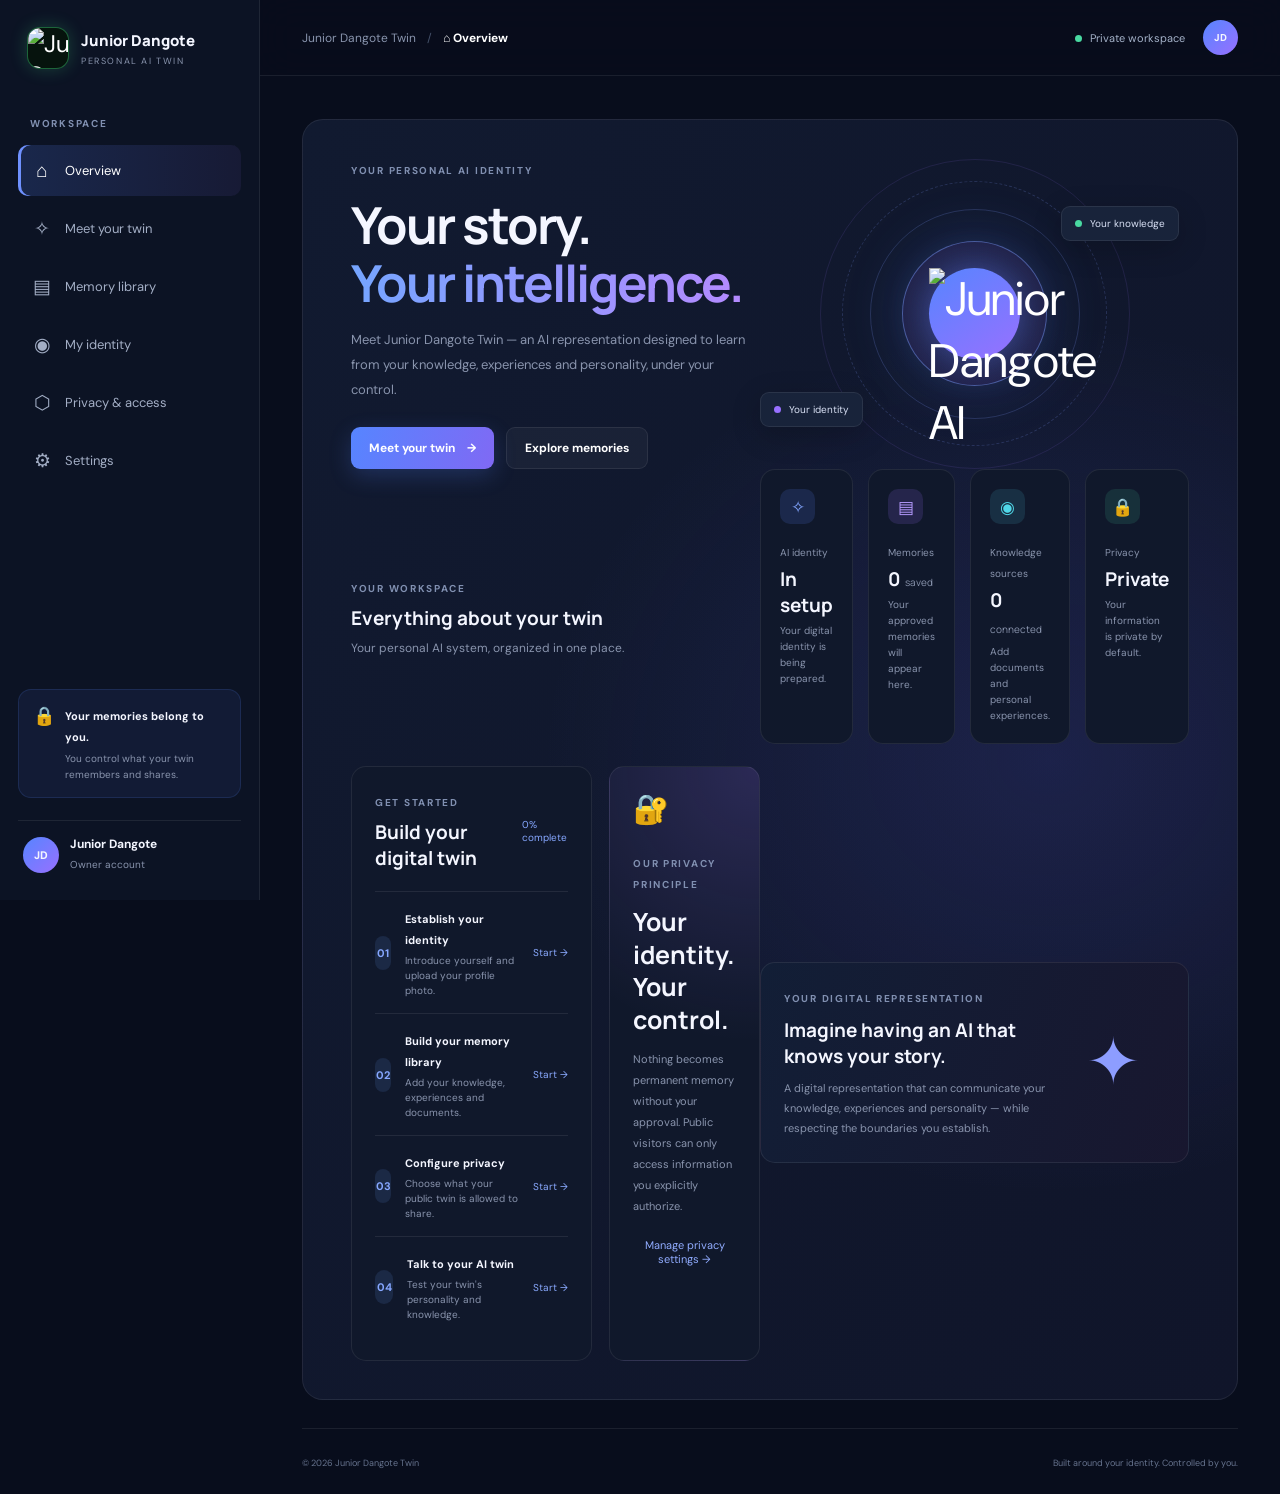
==== commit 515ba309: "Replace span with logo image in AI core section" ====
--- a/index.html
+++ b/index.html
@@ -135,9 +135,8 @@
 
               <div class="ai-core">
                 <div class="ai-core-inner">
-                  <span>✦</span>
-                </div>
-              </div>
+  <img src="./logo.svg" alt="Junior Dangote AI">
+</div>
 
               <div class="floating-label label-top">
                 <span class="mini-dot"></span> Your knowledge
--- a/styles.css
+++ b/styles.css
@@ -1383,3 +1383,17 @@
 #memories #memoryList .memory-card button {
   font-size: 11px;
 }
+/* MATRIX AI BRAND LOGO */
+.brand-icon {
+  background: #06130d;
+  border: 1px solid rgba(73, 255, 145, 0.35);
+  box-shadow: 0 0 18px rgba(73, 255, 145, 0.2);
+  overflow: hidden;
+}
+
+.brand-icon img {
+  width: 100%;
+  height: 100%;
+  object-fit: contain;
+  display: block;
+}
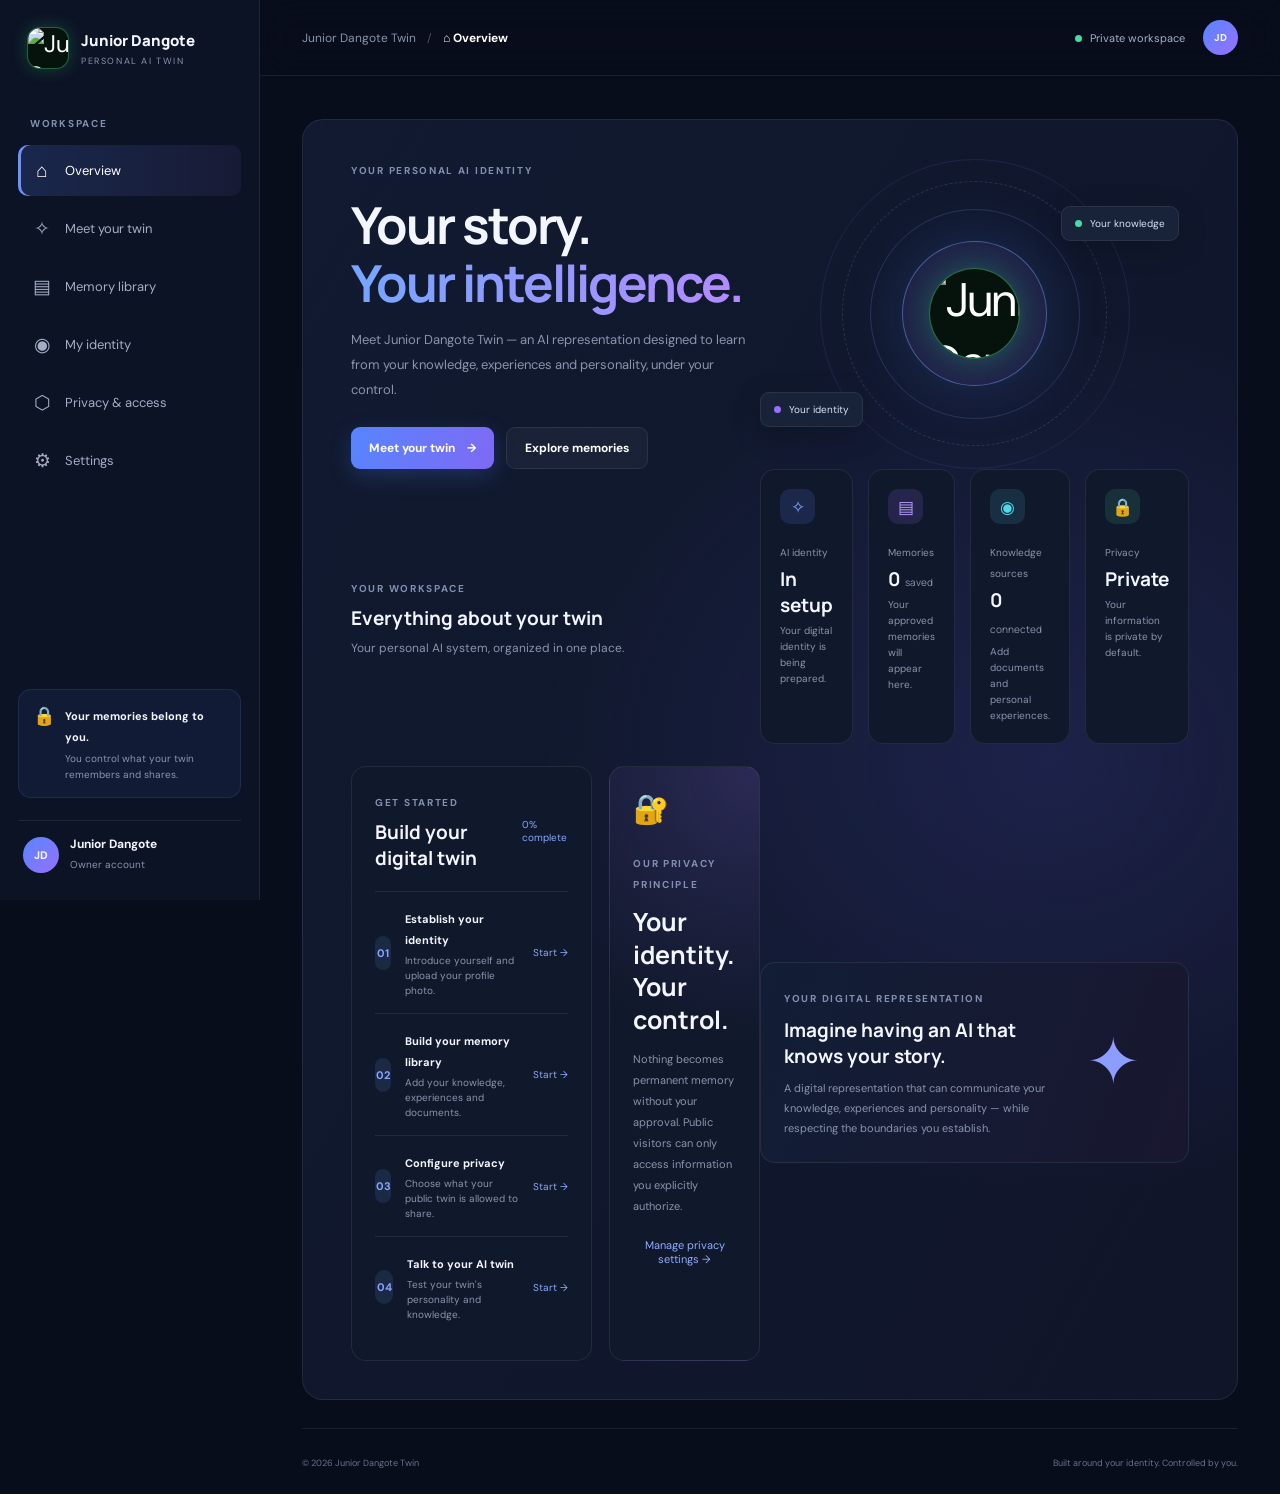
==== commit 3cec9cd3: "Update apple-touch-icon link in index.html" ====
--- a/index.html
+++ b/index.html
@@ -7,8 +7,7 @@
 
 <link rel="icon" type="image/svg+xml" href="./logo.svg">
 
-<link rel="apple-touch-icon" href="./AEB62E8D-64C8-4644-9884-5245CF1E0169.png">
-
+<link rel="apple-touch-icon" href="./logo.svg">
 <meta name="apple-mobile-web-app-capable" content="yes">
 
 <meta name="apple-mobile-web-app-title" content="Junior Twin">
--- a/styles.css
+++ b/styles.css
@@ -1397,3 +1397,17 @@
   object-fit: contain;
   display: block;
 }
+/* MATRIX AI CORE LOGO */
+.ai-core-inner {
+  background: #06130d;
+  border: 1px solid rgba(73, 255, 145, 0.4);
+  box-shadow: 0 0 35px rgba(73, 255, 145, 0.25);
+  overflow: hidden;
+}
+
+.ai-core-inner img {
+  width: 100%;
+  height: 100%;
+  object-fit: contain;
+  display: block;
+}
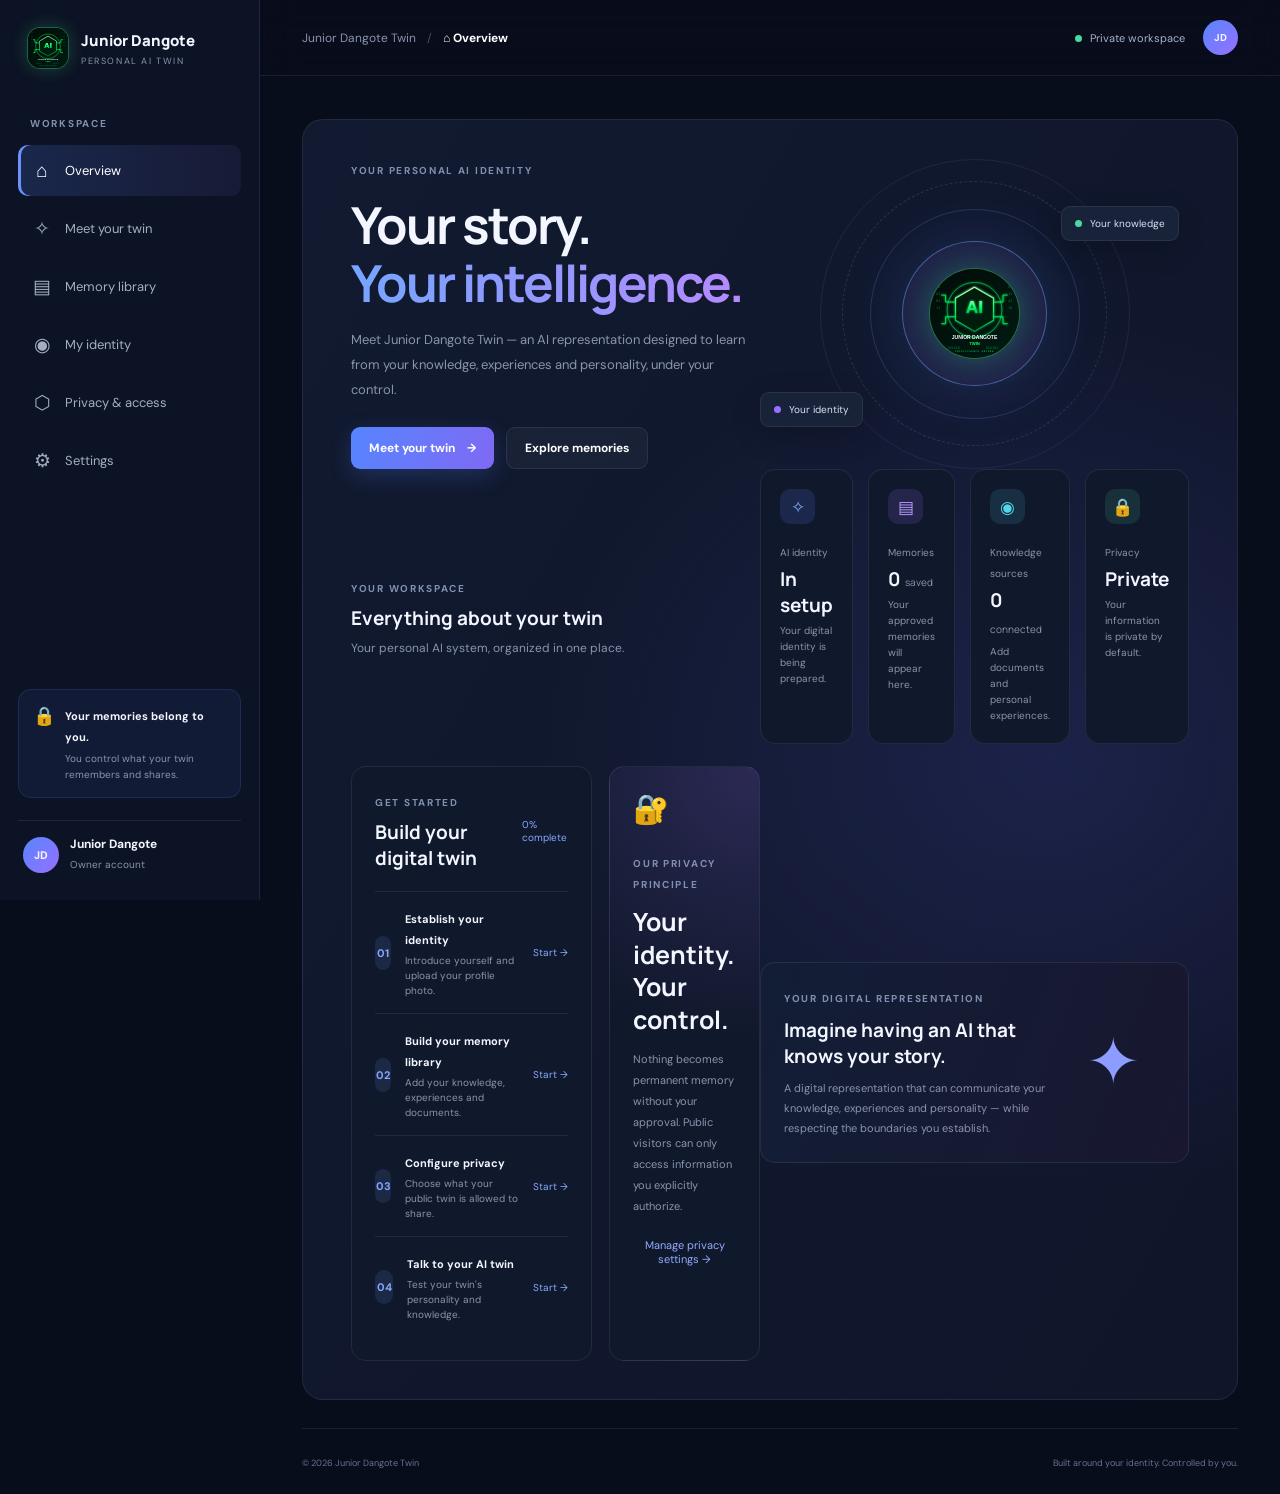
==== commit b62e5290: "Update apple-touch-icon link to home-icon.png" ====
--- a/index.html
+++ b/index.html
@@ -7,7 +7,7 @@
 
 <link rel="icon" type="image/svg+xml" href="./logo.svg">
 
-<link rel="apple-touch-icon" href="./logo.svg">
+<link rel="apple-touch-icon" href="./home-icon.png">
 <meta name="apple-mobile-web-app-capable" content="yes">
 
 <meta name="apple-mobile-web-app-title" content="Junior Twin">
